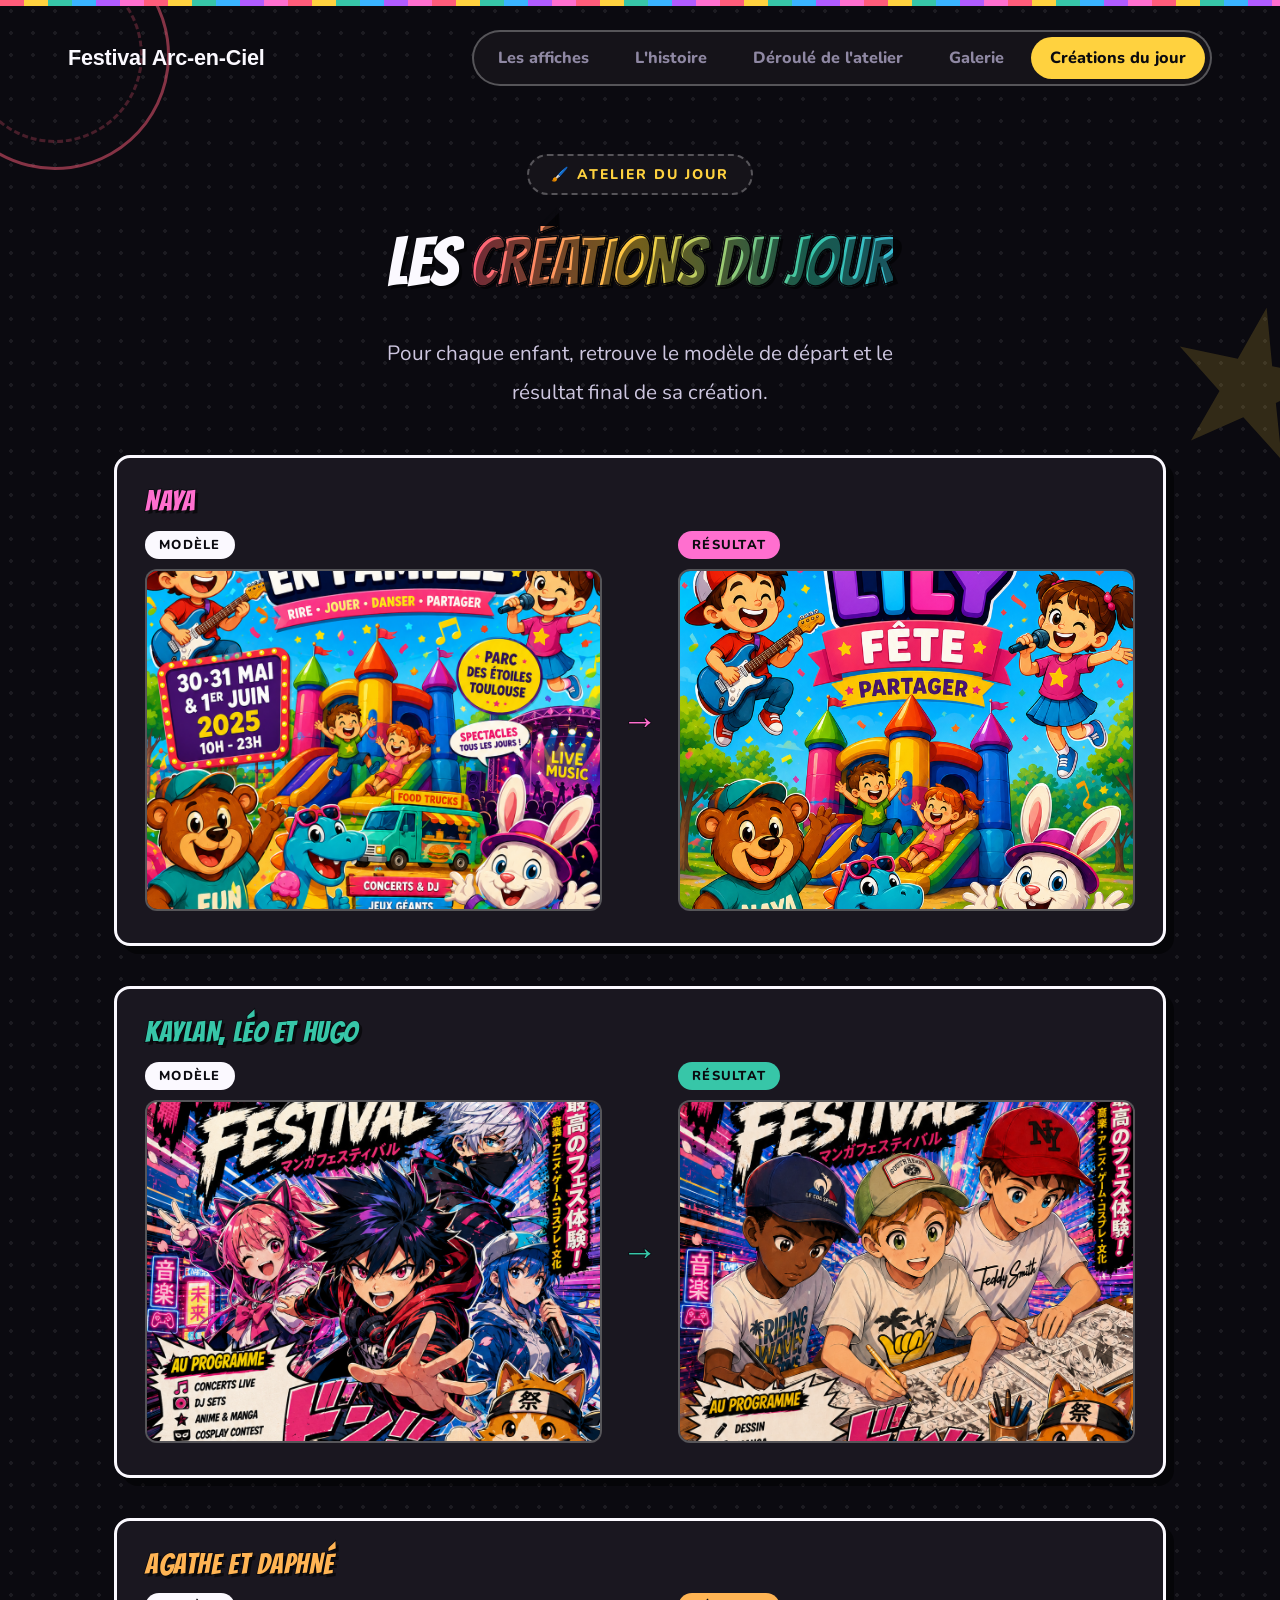
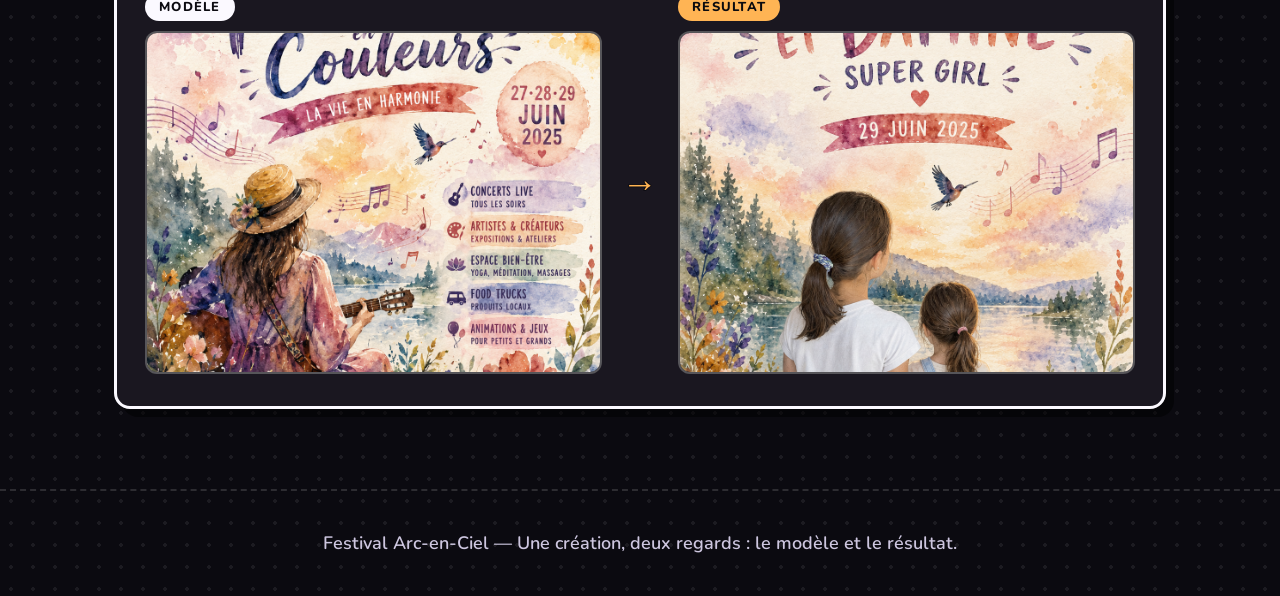
==== creations-du-jour.html @ de731065 "Ajoute la page Créations du jour (modèle + résultat par enfant) Nouvelle page reliée à la navigation" ====
<!DOCTYPE html>
<html lang="fr">
<head>
<meta charset="UTF-8">
<meta name="viewport" content="width=device-width, initial-scale=1.0">
<title>Créations du jour — Festival Arc-en-Ciel</title>
<meta name="description" content="Le modèle et le résultat final des créations de chaque enfant réalisées aujourd'hui pendant l'atelier.">
<link rel="preconnect" href="https://fonts.googleapis.com">
<link href="https://fonts.googleapis.com/css2?family=Nunito:wght@400;600;700;800;900&family=Bangers&display=swap" rel="stylesheet">
<link rel="stylesheet" href="style.css">
<link rel="stylesheet" href="creations-du-jour.css">
</head>
<body class="page-creations">

<div class="ambient" aria-hidden="true">
  <div class="ambient-orb ambient-orb--1"></div>
  <div class="ambient-orb ambient-orb--2"></div>
  <div class="ambient-orb ambient-orb--3"></div>
</div>

<div class="confetti-bar" aria-hidden="true"></div>

<nav class="site-nav">
  <a class="nav-logo" href="index.html">Festival Arc-en-Ciel</a>
  <div class="nav-links">
    <a href="index.html">Les affiches</a>
    <a href="histoire.html">L'histoire</a>
    <a href="deroulement.html">Déroulé de l'atelier</a>
    <a href="galerie.html">Galerie</a>
    <a href="creations-du-jour.html" class="nav-active" aria-current="page">Créations du jour</a>
  </div>
</nav>

<header class="hero hero--compact">
  <div class="eyebrow">🖌️ Atelier du jour</div>
  <div class="hero-inner">
    <h1>Les <span class="rainbow">créations du jour</span></h1>
    <p class="hero-text">
      Pour chaque enfant, retrouve le modèle de départ et le résultat final de sa création.
    </p>
  </div>
</header>

<main class="creations-main">
  <div id="creations-grid" class="creations-grid"></div>
</main>

<footer class="site-footer">
  <p>Festival Arc-en-Ciel — Une création, deux regards : le modèle et le résultat.</p>
</footer>

<div id="lightbox" class="lightbox" hidden>
  <div class="lightbox-inner">
    <button id="lightbox-close" class="lightbox-close" type="button" aria-label="Fermer">✕</button>
    <div id="lightbox-body"></div>
  </div>
</div>

<script src="creations-du-jour.js"></script>
</body>
</html>
---- style.css ----
:root {
  --bg: #0b0a10;
  --bg-elevated: #151319;
  --bg-card: #1a1720;
  --ink: #fbf9ff;
  --body: #cdc6df;
  --muted: #8f88a3;
  --border: rgba(255, 255, 255, 0.14);
  --border-strong: rgba(255, 255, 255, 0.28);
  --radius: 16px;
  --shadow-hard: 8px 8px 0 rgba(0, 0, 0, 0.5);
  font-family: "Nunito", "Segoe UI", sans-serif;
}

* { box-sizing: border-box; }

html {
  font-size: 18px;
  -webkit-font-smoothing: antialiased;
}

html, body {
  margin: 0;
  padding: 0;
  background: var(--bg);
  background-image:
    radial-gradient(circle, rgba(255, 255, 255, 0.07) 2px, transparent 2px);
  background-size: 22px 22px;
  color: var(--body);
  min-height: 100vh;
}

body.no-scroll { overflow: hidden; }

h1, h2, h3, h4 {
  font-family: "Bangers", "Nunito", sans-serif;
  font-weight: 400;
  color: var(--ink);
  margin: 0 0 0.6em;
  line-height: 1.05;
  letter-spacing: 0.02em;
  text-transform: uppercase;
  -webkit-text-stroke: 1.5px #0a0a0f;
  paint-order: stroke fill;
  text-shadow: 3px 3px 0 rgba(0, 0, 0, 0.55);
}

p {
  line-height: 1.8;
  margin: 0 0 1.2em;
  color: var(--body);
  font-size: 1rem;
}

p:last-child { margin-bottom: 0; }

strong { color: var(--ink); font-weight: 700; }

code {
  background: rgba(255, 255, 255, 0.08);
  padding: 3px 8px;
  border-radius: 6px;
  font-size: 0.85em;
  color: #ffd23f;
  border: 1px solid var(--border);
}

/* Ambient graphic shapes (replaces blurred glow orbs) */
.ambient {
  position: fixed;
  inset: 0;
  pointer-events: none;
  z-index: 0;
  overflow: hidden;
}
.ambient-orb {
  position: absolute;
  opacity: 0.5;
}
.ambient-orb--1 {
  width: 230px; height: 230px;
  top: -60px; left: -60px;
  border: 3px solid #ff5c7a;
  border-radius: 50%;
  transform: rotate(-8deg);
}
.ambient-orb--1::after {
  content: "";
  position: absolute;
  inset: 24px;
  border: 3px dashed rgba(255, 92, 122, 0.5);
  border-radius: 50%;
}
.ambient-orb--2 {
  width: 160px; height: 160px;
  top: 34%; right: -50px;
  background: #ffd23f;
  clip-path: polygon(50% 0%, 61% 35%, 98% 35%, 68% 57%, 79% 91%, 50% 70%, 21% 91%, 32% 57%, 2% 35%, 39% 35%);
  opacity: 0.16;
  transform: rotate(12deg);
}
.ambient-orb--3 {
  width: 320px; height: 320px;
  bottom: 4%; left: 42%;
  border-radius: 50%;
  background-image: radial-gradient(circle, rgba(55, 198, 168, 0.5) 3px, transparent 3px);
  background-size: 22px 22px;
  opacity: 0.35;
  mask-image: radial-gradient(circle, black, transparent 70%);
}

/* Navigation */
.site-nav {
  position: relative;
  z-index: 10;
  display: flex;
  align-items: center;
  justify-content: space-between;
  max-width: 1200px;
  margin: 0 auto;
  padding: 24px 28px;
}

.nav-logo {
  font-family: "Syne", sans-serif;
  font-weight: 800;
  font-size: 1.2rem;
  color: var(--ink);
  text-decoration: none;
  letter-spacing: -0.01em;
}

.nav-links {
  display: flex;
  gap: 8px;
  background: var(--bg-elevated);
  border: 2px solid var(--border-strong);
  border-radius: 999px;
  padding: 5px;
}

.nav-links a {
  color: var(--muted);
  text-decoration: none;
  font-weight: 800;
  font-size: 0.9rem;
  padding: 9px 18px;
  border-radius: 999px;
  border: 1px solid transparent;
  transition: color 0.15s ease, background 0.15s ease, transform 0.15s ease;
}

.nav-links a:hover {
  color: var(--ink);
}

.nav-links a.nav-active {
  color: #0a0a0f;
  background: #ffd23f;
}

/* Confetti bar */
.confetti-bar {
  position: relative;
  z-index: 1;
  height: 6px;
  background: repeating-linear-gradient(90deg,
    #FF5C7A 0 24px, #FFD23F 24px 48px, #37C6A8 48px 72px,
    #3AB4FF 72px 96px, #B15CFF 96px 120px, #FF6FCF 120px 144px);
  background-size: 144px 100%;
  animation: slide 6s linear infinite;
}
@keyframes slide {
  from { background-position: 0% 0; }
  to { background-position: -144px 0; }
}

/* Hero */
.hero {
  position: relative;
  z-index: 1;
  text-align: center;
  padding: 64px 28px 56px;
}

.hero--compact {
  padding: 44px 28px 44px;
}

.hero-inner { max-width: 720px; margin: 0 auto; }

.eyebrow {
  display: inline-block;
  position: relative;
  background: var(--bg-elevated);
  border: 2px dashed var(--border-strong);
  border-radius: 999px;
  padding: 9px 22px;
  font-weight: 800;
  font-size: 0.78rem;
  text-transform: uppercase;
  letter-spacing: 0.14em;
  color: #ffd23f;
  margin-bottom: 30px;
}

.hero h1 {
  font-size: clamp(2.3rem, 5.8vw, 3.8rem);
  line-height: 1.1;
  margin-bottom: 0.5em;
  letter-spacing: -0.01em;
}

.rainbow {
  background: linear-gradient(90deg, #FF5C7A, #FFD23F, #37C6A8, #3AB4FF, #B15CFF, #FF5C7A);
  background-size: 200% auto;
  -webkit-background-clip: text;
  background-clip: text;
  color: transparent;
  animation: rainbow-pan 6s linear infinite;
}
@keyframes rainbow-pan {
  to { background-position: 200% center; }
}

.hero-text {
  font-size: 1.15rem;
  line-height: 1.85;
  color: var(--body);
  max-width: 580px;
  margin: 16px auto 0;
}

.hero-text + .hero-text {
  margin-top: 12px;
}

main {
  position: relative;
  z-index: 1;
  max-width: 1200px;
  margin: 0 auto;
  padding: 0 28px 96px;
}

/* Brief — ticket card */
.brief-section { margin-bottom: 80px; }

.brief-card {
  position: relative;
  background: var(--bg-card);
  border: 3px solid var(--ink);
  border-radius: var(--radius);
  padding: 48px clamp(28px, 5vw, 60px);
  text-align: center;
  box-shadow: var(--shadow-hard);
}

.brief-card::before {
  content: "";
  position: absolute;
  inset: 10px;
  border: 2px dashed rgba(255, 255, 255, 0.25);
  border-radius: 10px;
  pointer-events: none;
}

.brief-label {
  text-transform: uppercase;
  letter-spacing: 0.12em;
  font-weight: 800;
  font-size: 0.8rem;
  color: #ff6fcf;
  margin-bottom: 12px;
}

.brief-card h2 {
  font-size: clamp(2rem, 4vw, 2.8rem);
  margin-bottom: 0.3em;
}

.brief-details {
  font-weight: 800;
  font-size: 1.15rem;
  color: #ece6ff;
  margin-bottom: 1em;
  line-height: 1.6;
}

.brief-list {
  list-style: none;
  padding: 0;
  margin: 0 auto 1.6em;
  display: flex;
  flex-wrap: wrap;
  justify-content: center;
  gap: 10px;
  max-width: 500px;
}

.brief-list li {
  background: #ffd23f;
  border: 2px solid var(--ink);
  border-radius: 999px;
  padding: 7px 18px;
  font-weight: 800;
  font-size: 0.92rem;
  color: #0a0a0f;
  margin: 0;
}
.brief-list li:nth-child(2n) { background: #37c6a8; }
.brief-list li:nth-child(3n) { background: #ff6fcf; }

.brief-help {
  max-width: 520px;
  margin: 0 auto 0.6em;
  font-size: 1.08rem;
  line-height: 1.85;
  color: var(--body);
}

.brief-link {
  display: inline-block;
  margin-top: 28px;
  color: var(--ink);
  font-weight: 800;
  font-size: 1rem;
  text-decoration: none;
  padding: 12px 26px;
  border-radius: 999px;
  background: transparent;
  border: 2px solid var(--ink);
  transition: background 0.15s ease, color 0.15s ease;
}
.brief-link:hover { background: var(--ink); color: #0a0a0f; }

.cta-btn {
  display: inline-block;
  margin-top: 24px;
  background: #ffd23f;
  color: #0a0a0f;
  font-weight: 800;
  font-family: inherit;
  font-size: 1.05rem;
  padding: 16px 32px;
  border-radius: 999px;
  border: 3px solid var(--ink);
  text-decoration: none;
  box-shadow: var(--shadow-hard);
  transition: transform 0.15s ease, box-shadow 0.15s ease;
}
.cta-btn:hover {
  transform: translate(-2px, -2px);
  box-shadow: 10px 10px 0 rgba(0, 0, 0, 0.5);
}

/* Grid */
.grid-section { margin-bottom: 80px; }

.grid-heading {
  text-align: center;
  margin-bottom: 48px;
}

.grid-heading h2 {
  font-size: clamp(1.8rem, 3.5vw, 2.5rem);
  margin-bottom: 0.4em;
}

.grid-heading p {
  font-size: 1.1rem;
  color: var(--muted);
  max-width: 480px;
  margin: 0 auto;
}

.style-grid {
  display: grid;
  grid-template-columns: repeat(auto-fill, minmax(260px, 1fr));
  gap: 28px;
}

.style-card {
  position: relative;
  background: var(--bg-card);
  border-radius: var(--radius);
  border: 2px solid var(--border-strong);
  overflow: hidden;
  display: flex;
  flex-direction: column;
  transition: transform 0.2s ease, box-shadow 0.2s ease, border-color 0.2s ease;
}
.style-card:hover {
  transform: translate(-3px, -3px);
  border-color: var(--accent, #FF9F45);
  box-shadow: 6px 6px 0 var(--accent, #FF9F45);
}

.style-card--highlight {
  animation: card-pulse 2.2s ease;
}
@keyframes card-pulse {
  0%, 100% { box-shadow: none; }
  30% { box-shadow: 6px 6px 0 var(--accent), -6px -6px 0 var(--accent); }
}

.style-media {
  position: relative;
  aspect-ratio: 3 / 4;
  background: var(--bg-elevated);
  cursor: pointer;
  overflow: hidden;
  border-bottom: 2px solid var(--border-strong);
}

.style-media::after {
  content: "";
  position: absolute;
  top: 14px;
  left: 14px;
  width: 34px;
  height: 34px;
  border-radius: 50%;
  background: var(--accent, #FF9F45);
  z-index: 1;
}

.style-media img {
  width: 100%;
  height: 100%;
  object-fit: cover;
  display: block;
  transition: transform 0.4s ease;
}
.style-card:hover .style-media img { transform: scale(1.04); }

.style-placeholder {
  position: absolute;
  inset: 0;
  display: none;
  flex-direction: column;
  align-items: center;
  justify-content: center;
  gap: 12px;
  padding: 24px;
  text-align: center;
  color: var(--muted);
  font-weight: 700;
  font-size: 0.95rem;
}
.style-placeholder::before {
  content: "";
  position: absolute;
  inset: 14px;
  border: 2px dashed color-mix(in srgb, var(--accent, #FF9F45) 50%, transparent);
  border-radius: 12px;
}
.placeholder-emoji {
  position: relative;
  font-size: 2.6rem;
}

.style-body {
  padding: 22px 22px 26px;
  display: flex;
  flex-direction: column;
  flex: 1;
  gap: 6px;
}

.style-num {
  font-size: 0.75rem;
  font-weight: 800;
  text-transform: uppercase;
  letter-spacing: 0.12em;
  color: var(--accent, #FF9F45);
}

.style-body h3 {
  font-size: 1.35rem;
  margin-bottom: 0.2em;
}

.style-kid {
  color: var(--body);
  font-size: 1rem;
  line-height: 1.7;
  flex: 1;
  margin-bottom: 0.5em;
}

.style-btn {
  align-self: flex-start;
  margin-top: 8px;
  border: 2px solid var(--ink);
  background: var(--accent, #FF9F45);
  color: #0a0a0f;
  font-weight: 800;
  font-family: inherit;
  font-size: 0.9rem;
  padding: 10px 18px;
  border-radius: 999px;
  cursor: pointer;
  transition: transform 0.15s ease;
}
.style-btn:hover { transform: scale(1.05); }

/* Tool */
.tool-section { margin: 0 0 48px; }

.tool-card {
  background: var(--bg-card);
  border: 3px solid var(--ink);
  border-radius: var(--radius);
  padding: 44px clamp(28px, 5vw, 52px);
  text-align: center;
  box-shadow: var(--shadow-hard);
}

.tool-card h2 {
  font-size: clamp(1.6rem, 3vw, 2.1rem);
  margin-bottom: 0.4em;
}

.tool-card > p {
  font-size: 1.05rem;
  color: var(--muted);
  max-width: 500px;
  margin: 0 auto 1.5em;
}

.tool-controls {
  display: flex;
  flex-wrap: wrap;
  gap: 14px;
  align-items: center;
  justify-content: center;
  margin: 28px 0;
}

.tool-controls label {
  font-weight: 800;
  color: var(--ink);
  font-size: 1rem;
}

.tool-controls input {
  width: 80px;
  padding: 12px 14px;
  border-radius: 10px;
  border: 2px solid var(--border-strong);
  background: var(--bg-elevated);
  color: var(--ink);
  font-size: 1.1rem;
  font-family: inherit;
  font-weight: 700;
  text-align: center;
}
.tool-controls input:focus {
  outline: none;
  border-color: #ffd23f;
}

#shuffle-btn {
  border: 3px solid var(--ink);
  background: #ff6fcf;
  color: #0a0a0f;
  font-weight: 800;
  font-family: inherit;
  padding: 13px 28px;
  border-radius: 999px;
  cursor: pointer;
  font-size: 1.05rem;
  box-shadow: var(--shadow-hard);
  transition: transform 0.15s ease, box-shadow 0.15s ease;
}
#shuffle-btn:hover {
  transform: translate(-2px, -2px);
  box-shadow: 10px 10px 0 rgba(0, 0, 0, 0.5);
}

.group-result {
  display: grid;
  grid-template-columns: repeat(auto-fill, minmax(190px, 1fr));
  gap: 16px;
  text-align: left;
  margin-top: 24px;
}

.group-item {
  background: var(--bg-elevated);
  border: 2px solid var(--border-strong);
  border-radius: 14px;
  padding: 18px 20px;
}
.group-item h4 {
  font-size: 1.05rem;
  color: #ffd23f;
  margin-bottom: 10px;
}
.group-item ul { margin: 0; padding-left: 20px; }
.group-item li {
  margin-bottom: 6px;
  font-size: 0.95rem;
  color: var(--body);
  line-height: 1.5;
}

/* Footer */
.site-footer {
  position: relative;
  z-index: 1;
  text-align: center;
  padding: 36px 28px;
  color: var(--muted);
  font-size: 0.95rem;
  font-weight: 600;
  border-top: 2px dashed var(--border);
}

/* Lightbox */
.lightbox {
  position: fixed;
  inset: 0;
  background: rgba(4, 4, 8, 0.88);
  display: flex;
  align-items: center;
  justify-content: center;
  padding: 28px;
  z-index: 200;
}
.lightbox[hidden] { display: none; }

.lightbox-inner {
  background: var(--bg-card);
  border: 3px solid var(--ink);
  border-radius: var(--radius);
  max-width: 600px;
  width: 100%;
  max-height: 90vh;
  overflow-y: auto;
  padding: 40px;
  position: relative;
  box-shadow: 12px 12px 0 rgba(0, 0, 0, 0.5);
}

.lightbox-close {
  position: absolute;
  top: 16px;
  right: 16px;
  border: 2px solid var(--ink);
  background: var(--bg-elevated);
  color: var(--ink);
  width: 40px;
  height: 40px;
  border-radius: 50%;
  font-size: 1.1rem;
  cursor: pointer;
}
.lightbox-close:hover { background: #ff5c7a; }

#lightbox-body .lb-preview {
  width: 100%;
  aspect-ratio: 3 / 4;
  object-fit: cover;
  border-radius: 12px;
  margin-bottom: 24px;
  border: 2px solid var(--border-strong);
}

#lightbox-body .lb-num {
  font-size: 0.78rem;
  font-weight: 800;
  text-transform: uppercase;
  letter-spacing: 0.12em;
  color: var(--accent, #6C6CE5);
  margin-bottom: 4px;
}

#lightbox-body h2 {
  font-size: 1.9rem;
  margin-bottom: 0.3em;
}

#lightbox-body .lb-kid {
  color: var(--body);
  font-weight: 600;
  font-size: 1.05rem;
  line-height: 1.75;
  margin-bottom: 1.5em;
}

#lightbox-body h4 {
  margin-top: 0;
  margin-bottom: 0.6em;
  font-size: 1rem;
  color: #ffd23f;
  text-transform: uppercase;
  letter-spacing: 0.08em;
}

#lightbox-body .lb-prompt {
  background: var(--bg-elevated);
  border: 1px solid var(--border);
  border-left: 4px solid var(--accent, #B15CFF);
  border-radius: 12px;
  padding: 20px 22px;
  font-size: 1.05rem;
  line-height: 1.8;
  color: var(--ink);
}

.histoire-hero-highlight {
  display: inline-block;
  font-size: clamp(3rem, 9vw, 5.5rem);
  line-height: 1.05;
}

/* History page */
.page-histoire .hero--compact {
  padding-bottom: 40px;
}

.histoire-main {
  position: relative;
  z-index: 1;
  max-width: 780px;
  margin: 0 auto;
  padding: 0 28px 96px;
}

/* Intro brief */
.histoire-intro {
  margin-bottom: 48px;
}

.histoire-intro-card {
  position: relative;
  background: var(--bg-card);
  border: 3px solid var(--ink);
  border-radius: var(--radius);
  padding: 44px clamp(28px, 5vw, 52px);
  text-align: center;
  box-shadow: var(--shadow-hard);
}

.histoire-intro-label {
  text-transform: uppercase;
  letter-spacing: 0.12em;
  font-weight: 800;
  font-size: 0.8rem;
  color: #ff6fcf;
  margin-bottom: 12px;
}

.histoire-intro-card h2 {
  font-size: clamp(1.8rem, 3.5vw, 2.4rem);
  margin-bottom: 0.5em;
}

.histoire-intro-lead {
  font-size: 1.15rem;
  font-weight: 700;
  color: var(--ink);
  line-height: 1.8;
  max-width: 540px;
  margin: 0 auto 1em;
}

.histoire-intro-card p:not(.histoire-intro-lead):not(.histoire-intro-label) {
  font-size: 1.05rem;
  line-height: 1.85;
  max-width: 540px;
  margin: 0 auto;
  color: var(--body);
}

/* TOC */
.histoire-toc {
  background: var(--bg-card);
  border: 2px solid var(--border-strong);
  border-radius: var(--radius);
  padding: 32px 36px;
  margin-bottom: 56px;
}

.toc-label {
  font-size: 0.8rem;
  font-weight: 800;
  text-transform: uppercase;
  letter-spacing: 0.12em;
  color: #ffd23f;
  margin-bottom: 20px;
}

.toc-links {
  display: grid;
  grid-template-columns: repeat(auto-fill, minmax(200px, 1fr));
  gap: 10px;
}

.toc-links a {
  display: flex;
  align-items: center;
  gap: 12px;
  font-size: 0.95rem;
  font-weight: 700;
  color: var(--body);
  text-decoration: none;
  padding: 12px 16px;
  border-radius: 12px;
  border: 2px solid var(--border);
  background: var(--bg-elevated);
  transition: color 0.15s ease, border-color 0.15s ease, transform 0.15s ease;
  line-height: 1.3;
}

.toc-num {
  flex-shrink: 0;
  display: inline-flex;
  align-items: center;
  justify-content: center;
  width: 28px;
  height: 28px;
  border-radius: 8px;
  background: #ffd23f;
  color: #0a0a0f;
  font-size: 0.8rem;
  font-weight: 800;
}

.toc-links a:hover {
  color: var(--ink);
  border-color: var(--ink);
  transform: translateY(-2px);
}

/* Section heading */
.histoire-section-head {
  text-align: center;
  margin-bottom: 40px;
}

.histoire-section-head h2 {
  font-size: clamp(1.8rem, 3.5vw, 2.4rem);
  margin-bottom: 0.35em;
}

.histoire-section-head p {
  font-size: 1.1rem;
  color: var(--muted);
  margin: 0;
}

/* Chronological timeline (frise) */
.histoire-list {
  position: relative;
  padding-left: 34px;
}

.histoire-list::before {
  content: "";
  position: absolute;
  top: 6px;
  bottom: 6px;
  left: 9px;
  width: 3px;
  border-radius: 3px;
  background: linear-gradient(to bottom, #FF5C7A, #FFD23F, #3AB4FF, #B15CFF, #2FBF71);
  opacity: 0.55;
}

.frise-item {
  position: relative;
  padding-bottom: 18px;
}

.frise-marker {
  position: absolute;
  top: 14px;
  left: -34px;
  width: 20px;
  height: 20px;
  display: flex;
  align-items: center;
  justify-content: center;
}

.frise-dot {
  width: 12px;
  height: 12px;
  border-radius: 50%;
  background: var(--accent, #B15CFF);
  border: 2px solid var(--ink);
  box-shadow: 0 0 0 3px var(--bg-elevated);
}

.frise-card {
  background: var(--bg-card);
  border: 2px solid var(--border-strong);
  border-radius: 14px;
  overflow: hidden;
  border-left: 4px solid var(--accent, #B15CFF);
  padding: 14px 18px 16px;
  transition: box-shadow 0.2s ease, transform 0.2s ease;
}
.frise-card:hover {
  box-shadow: 4px 4px 0 var(--accent, #B15CFF);
  transform: translate(-2px, -2px);
}

.frise-card-head {
  display: flex;
  flex-wrap: wrap;
  gap: 8px;
  margin-bottom: 8px;
}

.histoire-era {
  display: inline-block;
  font-size: 0.7rem;
  font-weight: 800;
  text-transform: uppercase;
  letter-spacing: 0.08em;
  color: #0a0a0f;
  background: var(--accent, #B15CFF);
  border: 2px solid var(--ink);
  padding: 3px 11px;
  border-radius: 999px;
}

.histoire-affiche {
  display: inline-block;
  font-size: 0.7rem;
  font-weight: 800;
  text-transform: uppercase;
  letter-spacing: 0.06em;
  color: var(--muted);
  padding: 3px 11px;
  border-radius: 999px;
  border: 2px solid var(--border);
}

.frise-title {
  font-size: 1.15rem;
  margin-bottom: 0.4em;
  line-height: 1.2;
}

.frise-p {
  font-size: 0.95rem;
  line-height: 1.6;
  color: var(--body);
  margin: 0;
}

.frise-lead {
  color: var(--ink);
}

.frise-more {
  margin-top: 8px;
}

.frise-more summary {
  cursor: pointer;
  font-size: 0.82rem;
  font-weight: 800;
  color: var(--accent, #B15CFF);
  list-style: none;
  display: inline-block;
}
.frise-more summary::-webkit-details-marker { display: none; }
.frise-more summary::after {
  content: " ▾";
}
.frise-more[open] summary::after {
  content: " ▴";
}

.frise-more-body {
  margin-top: 8px;
}

.frise-more-body .frise-p {
  margin-bottom: 0.8em;
}
.frise-more-body .frise-p:last-child {
  margin-bottom: 0;
}

.frise-card-footer {
  margin-top: 10px;
}

.histoire-link-btn {
  display: inline-block;
  background: var(--accent, #B15CFF);
  color: #0a0a0f;
  font-weight: 800;
  font-size: 0.82rem;
  text-decoration: none;
  padding: 7px 16px;
  border-radius: 999px;
  border: 2px solid var(--ink);
  transition: transform 0.15s ease;
}
.histoire-link-btn:hover { transform: scale(1.04); }

/* Outro */
.histoire-outro { margin-top: 64px; }

.histoire-outro-card {
  background: var(--bg-card);
  border: 3px solid var(--ink);
  border-radius: var(--radius);
  padding: 48px 40px;
  text-align: center;
  box-shadow: var(--shadow-hard);
}

.histoire-outro-card h2 {
  font-size: clamp(1.6rem, 3vw, 2.1rem);
  margin-bottom: 0.6em;
}

.histoire-outro-text {
  max-width: 560px;
  margin: 0 auto 1.5em;
  text-align: left;
}

.histoire-outro-text p {
  font-size: 1.05rem;
  line-height: 1.9;
  margin-bottom: 1.2em;
  padding-left: 20px;
  border-left: 3px solid rgba(255, 255, 255, 0.1);
}

.histoire-outro-lead {
  font-size: 1.12rem !important;
  font-weight: 700 !important;
  color: var(--ink) !important;
  border-left-color: #ffd23f !important;
}

@media (max-width: 600px) {
  html { font-size: 16px; }

  .site-nav { flex-direction: column; gap: 14px; }
  .nav-links { width: 100%; justify-content: center; }

  .style-grid { grid-template-columns: 1fr; gap: 20px; }

  .histoire-intro-card { padding: 32px 24px; }
  .histoire-toc { padding: 24px 20px; }
  .toc-links { grid-template-columns: 1fr; }

  .histoire-list { padding-left: 26px; }
  .frise-marker { left: -26px; }
  .frise-card { padding: 12px 14px 14px; }
  .histoire-outro-card { padding: 36px 24px; }

  .lightbox-inner { padding: 28px 24px; }
}
---- creations-du-jour.css ----
/* Créations du jour — page dédiée aux modèles / résultats des enfants */

.creations-main {
  max-width: 1100px;
  margin: 0 auto;
  padding: 0 24px 80px;
}

.creations-grid {
  display: flex;
  flex-direction: column;
  gap: 40px;
}

.creation-card {
  background: var(--bg-card);
  border: 3px solid var(--ink);
  border-radius: var(--radius);
  box-shadow: var(--shadow-hard);
  padding: 28px 28px 32px;
}

.creation-name {
  font-size: 1.6rem;
  margin-bottom: 0.5em;
  color: var(--accent, #6C6CE5);
  -webkit-text-stroke: 1.5px #0a0a0f;
}

.creation-pair {
  display: grid;
  grid-template-columns: 1fr auto 1fr;
  align-items: center;
  gap: 20px;
}

.creation-item {
  margin: 0;
  display: flex;
  flex-direction: column;
  gap: 10px;
}

.creation-tag {
  align-self: flex-start;
  font-size: 0.72rem;
  font-weight: 800;
  text-transform: uppercase;
  letter-spacing: 0.1em;
  color: var(--bg);
  background: var(--ink);
  border-radius: 999px;
  padding: 5px 14px;
}

.creation-tag--result {
  background: var(--accent, #37c6a8);
  color: #0a0a0f;
}

.creation-media {
  border: 2px solid var(--border-strong);
  border-radius: 12px;
  overflow: hidden;
  aspect-ratio: 4 / 3;
  background: var(--bg-elevated);
  cursor: pointer;
}

.creation-media img {
  width: 100%;
  height: 100%;
  object-fit: cover;
  display: block;
  transition: transform 0.3s ease;
}

.creation-media:hover img { transform: scale(1.04); }

.creation-arrow {
  font-family: "Bangers", sans-serif;
  font-size: 2rem;
  color: var(--accent, #ffd23f);
  -webkit-text-stroke: 1.5px #0a0a0f;
  paint-order: stroke fill;
  text-align: center;
}

.page-creations .lightbox-inner {
  max-width: 900px;
  padding: 20px;
}

.page-creations #lightbox-body .lb-preview {
  aspect-ratio: auto;
  object-fit: contain;
  max-height: 80vh;
  width: auto;
  max-width: 100%;
  display: block;
  margin: 0 auto;
  background: var(--bg-elevated);
}

@media (max-width: 680px) {
  .creation-pair {
    grid-template-columns: 1fr;
  }
  .creation-arrow {
    transform: rotate(90deg);
  }
}
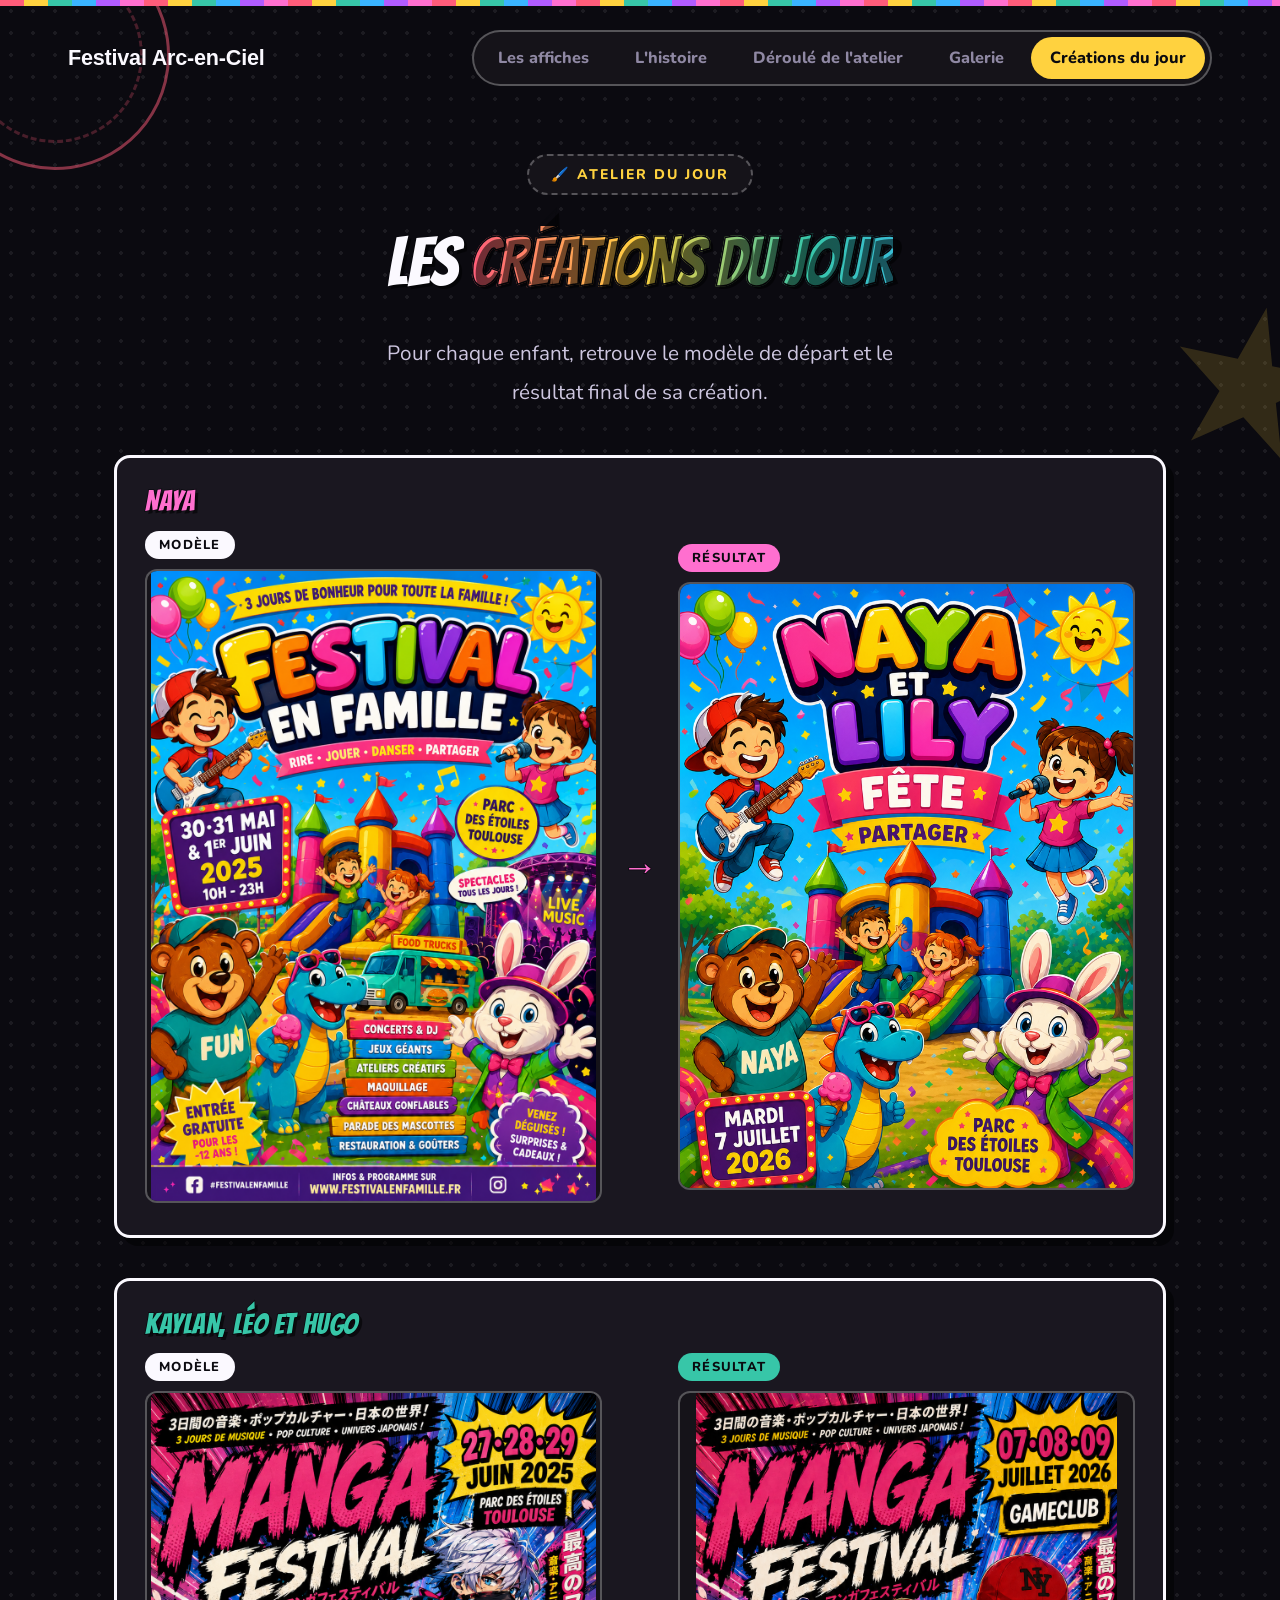
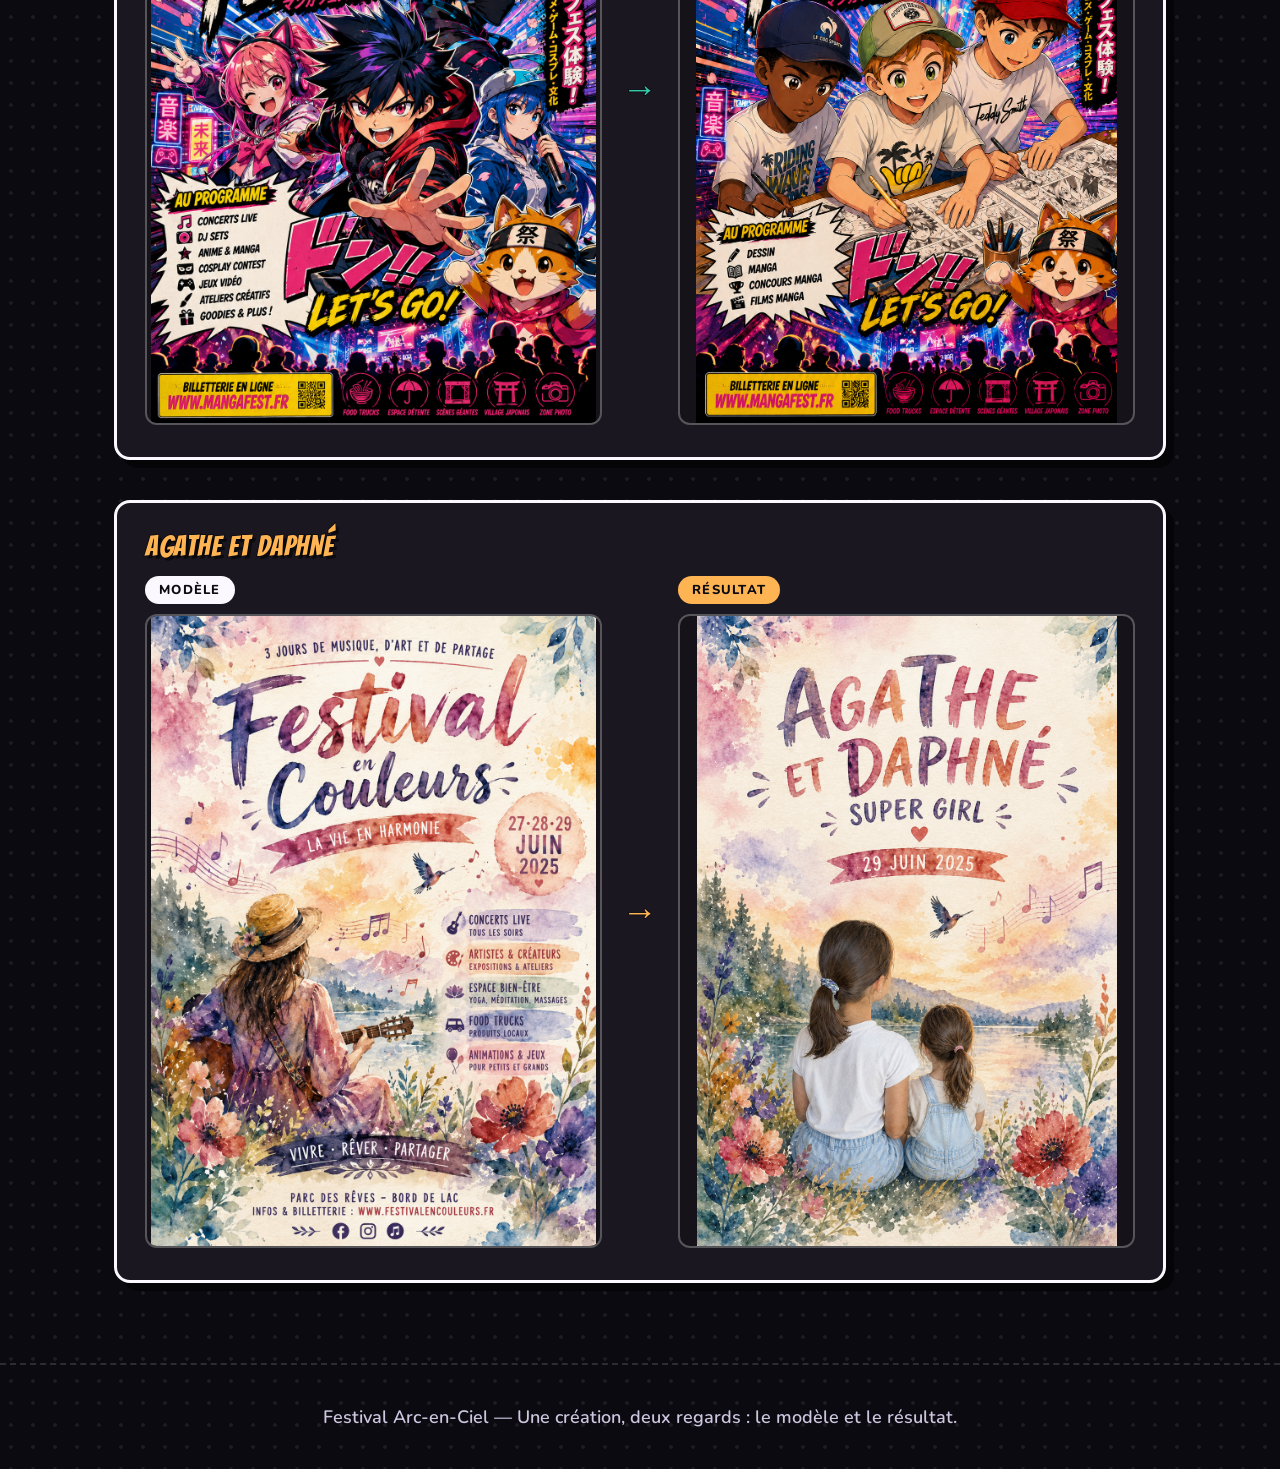
==== commit 8212266a: "Ajoute un menu burger responsive sur toutes les pages Le menu de navigation bascule en menu burger s" ====
--- a/creations-du-jour.html
+++ b/creations-du-jour.html
@@ -22,7 +22,10 @@
 
 <nav class="site-nav">
   <a class="nav-logo" href="index.html">Festival Arc-en-Ciel</a>
-  <div class="nav-links">
+  <button id="nav-burger" class="nav-burger" type="button" aria-label="Ouvrir le menu" aria-expanded="false" aria-controls="nav-links">
+    <span></span><span></span><span></span>
+  </button>
+  <div class="nav-links" id="nav-links">
     <a href="index.html">Les affiches</a>
     <a href="histoire.html">L'histoire</a>
     <a href="deroulement.html">Déroulé de l'atelier</a>
@@ -56,6 +59,7 @@
   </div>
 </div>
 
+<script src="nav.js"></script>
 <script src="creations-du-jour.js"></script>
 </body>
 </html>
--- a/style.css
+++ b/style.css
@@ -157,6 +157,71 @@
 .nav-links a.nav-active {
   color: #0a0a0f;
   background: #ffd23f;
+}
+
+/* Burger menu (mobile/tablet nav) */
+.nav-burger {
+  display: none;
+  flex-direction: column;
+  align-items: center;
+  justify-content: center;
+  gap: 5px;
+  width: 46px;
+  height: 46px;
+  padding: 0;
+  background: var(--bg-elevated);
+  border: 2px solid var(--border-strong);
+  border-radius: 12px;
+  cursor: pointer;
+  z-index: 20;
+}
+
+.nav-burger span {
+  display: block;
+  width: 20px;
+  height: 2px;
+  border-radius: 2px;
+  background: var(--ink);
+  transition: transform 0.25s ease, opacity 0.2s ease;
+}
+
+.nav-burger.is-open span:nth-child(1) { transform: translateY(7px) rotate(45deg); }
+.nav-burger.is-open span:nth-child(2) { opacity: 0; }
+.nav-burger.is-open span:nth-child(3) { transform: translateY(-7px) rotate(-45deg); }
+
+@media (max-width: 900px) {
+  .nav-burger { display: flex; }
+
+  .nav-links {
+    position: absolute;
+    top: calc(100% + 6px);
+    left: 20px;
+    right: 20px;
+    flex-direction: column;
+    align-items: stretch;
+    gap: 4px;
+    max-height: 0;
+    opacity: 0;
+    padding: 0 10px;
+    overflow: hidden;
+    pointer-events: none;
+    border-radius: 18px;
+    box-shadow: var(--shadow-hard);
+    transition: max-height 0.3s ease, opacity 0.2s ease, padding 0.3s ease;
+  }
+
+  .nav-links.is-open {
+    max-height: 420px;
+    opacity: 1;
+    padding: 10px;
+    pointer-events: auto;
+  }
+
+  .nav-links a {
+    text-align: center;
+    padding: 13px 18px;
+    font-size: 1rem;
+  }
 }
 
 /* Confetti bar */
@@ -1048,9 +1113,6 @@
 @media (max-width: 600px) {
   html { font-size: 16px; }
 
-  .site-nav { flex-direction: column; gap: 14px; }
-  .nav-links { width: 100%; justify-content: center; }
-
   .style-grid { grid-template-columns: 1fr; gap: 20px; }
 
   .histoire-intro-card { padding: 32px 24px; }
--- a/creations-du-jour.css
+++ b/creations-du-jour.css
@@ -62,15 +62,18 @@
   border: 2px solid var(--border-strong);
   border-radius: 12px;
   overflow: hidden;
-  aspect-ratio: 4 / 3;
   background: var(--bg-elevated);
   cursor: pointer;
+  display: flex;
+  align-items: center;
+  justify-content: center;
 }
 
 .creation-media img {
   width: 100%;
-  height: 100%;
-  object-fit: cover;
+  height: auto;
+  max-height: 70vh;
+  object-fit: contain;
   display: block;
   transition: transform 0.3s ease;
 }
